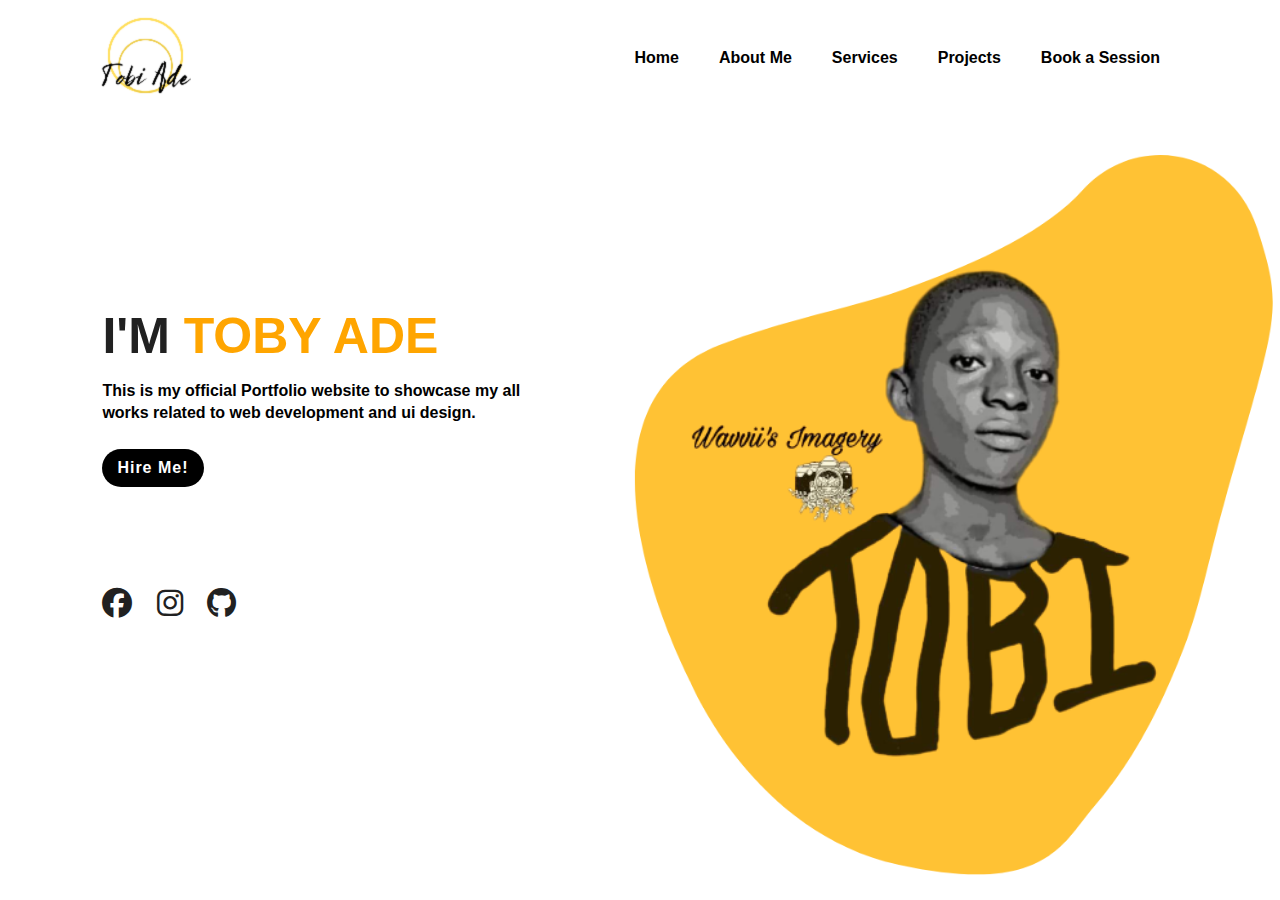
==== index.html @ d7c9517c "Update index.html" ====
<!DOCTYPE html>
<html lang="en">
    <head>
        <meta charset="UTF-8">
        <meta http-equiv="X-UA-Compatible" content="IE=edge">
        <meta name="viewport" content="width=device-width, initial-scale=1.0">
        <title>Personal Portfolio Website</title>
     <link rel="stylesheet" href="styles.css">
     <link rel="stylesheet" href="https://cdnjs.cloudflare.com/ajax/libs/font-awesome/6.2.0/css/all.min.css">
    </head>

    <body>
        <section>

            <header> 
                <a href="#">
                    <img src="Assets/images/My project.png" class="logo">
                </a>
                <div class="nav">
                    <a href="../index.html">Home</a>
                    <a href="Pages/about.html">About Me</a>
                    <a href="Pages/services.html">Services</a>
                    <a href="Pages/projects.html">Projects</a>
                    <a href="Pages/book.html">Book a Session</a>
                </div>
            </header>

            <div class="detel">
                <h1>I'M <span>TOBY ADE</span></h1>
                <p>This is my official Portfolio website to showcase my 
                    all works related to web development and ui design. </p>
                <a href="#">Hire Me!</a>
            </div>

            <div class="images">
                <img src="Assets/images/shape.png" class="shape">
                <img src="Assets/images/me.png" class="tobi">
            </div>
        
            <div class="social">
               <a href="https://www.facebook.com/oluwatobi.adekitan/"><i class="fa-brands fa-facebook"></i></a>
               <a href="https://www.instagram.com/cap_tobi_/"><i class="fa-brands fa-instagram"></i></a>
               <a href="https://github.com/WAVVII/"><i class="fa-brands fa-github"></i></a>
            </div>
        </section>
    </body>
</html>
---- styles.css ----
@import url('https://fonts.googleapis.com/css2?family=Poppins:wght@200;300;400&display=swap');
*{
    margin: 0;
    padding: 0;
    box-sizing: border-box;
    font-family: sans-serif;
}

.section{
    position: absolute;
    width: 100%;
    height: 100vh;
    background: #eff4fd;
    position: relative;
}

header{
    position: relative;
    top: 0%;
    width: 100%;
    margin-bottom: 20px;
    padding: 10px 100px;
    display: flex;
    justify-content: space-between;
    align-items: center;
}

header .logo{
    position: relative;
    width: auto;
}

header .nav a{
    font-weight: 600;
}

header div{
    position: relative;
    display: flex;
}

header div a{
    padding: 10px 20px;
    text-decoration: none;
    color: black;
    transition: 0.5s;
    transition-property: background;
    border-radius: 10cm;
}

header div a:hover{
    background: rgb(255, 183, 49);
    color: black;
}

div a:hover{
    color: rgb(255, 255, 116);
}

div a {
    transition: all 0.3s ease 0s;
}

.detel{
    margin-left: 8%;
    margin-top: 15%;
}

.detel h1{
    font-size: 50px;
    color: #212121;
    margin-bottom: 15px;
}

span{
    color: orange;
    
}

.detel p{
    color: rgb(0, 0, 0);
    line-height: 22px;
    font-weight: 600;
    max-width: 450px;
}

.detel a 
{
	display: inline-block;
	margin-top: 25px;
	padding: 10px 15px;
	background: black;
	color: #fff;
	border-radius: 40px;
	font-weight: 700;
	letter-spacing: 1px;
	text-decoration: none;
}

.detel a:hover{
	color: orange;
}

.images{
    width: 40%;
    height: 80%;
    position: absolute;
    bottom: 0;
    right: 70px;
}

.images img{
    height: 100%;
    position: absolute;
    left: 50%;
    bottom: 25px;
    transform: translateX(-50%);
    transition: bottom 1s, left 1s;
}

.images:hover .shape{
    bottom: 40px;
}

.images:hover .tobi{
    left: 45%;
}

.social{
    margin-left: 8%;
    margin-top: 100px;
}

.social a{
    font-size: 30px;
    color: #212121;
    margin-right: 20px;
}

.social a:hover{
    color: orange;
}
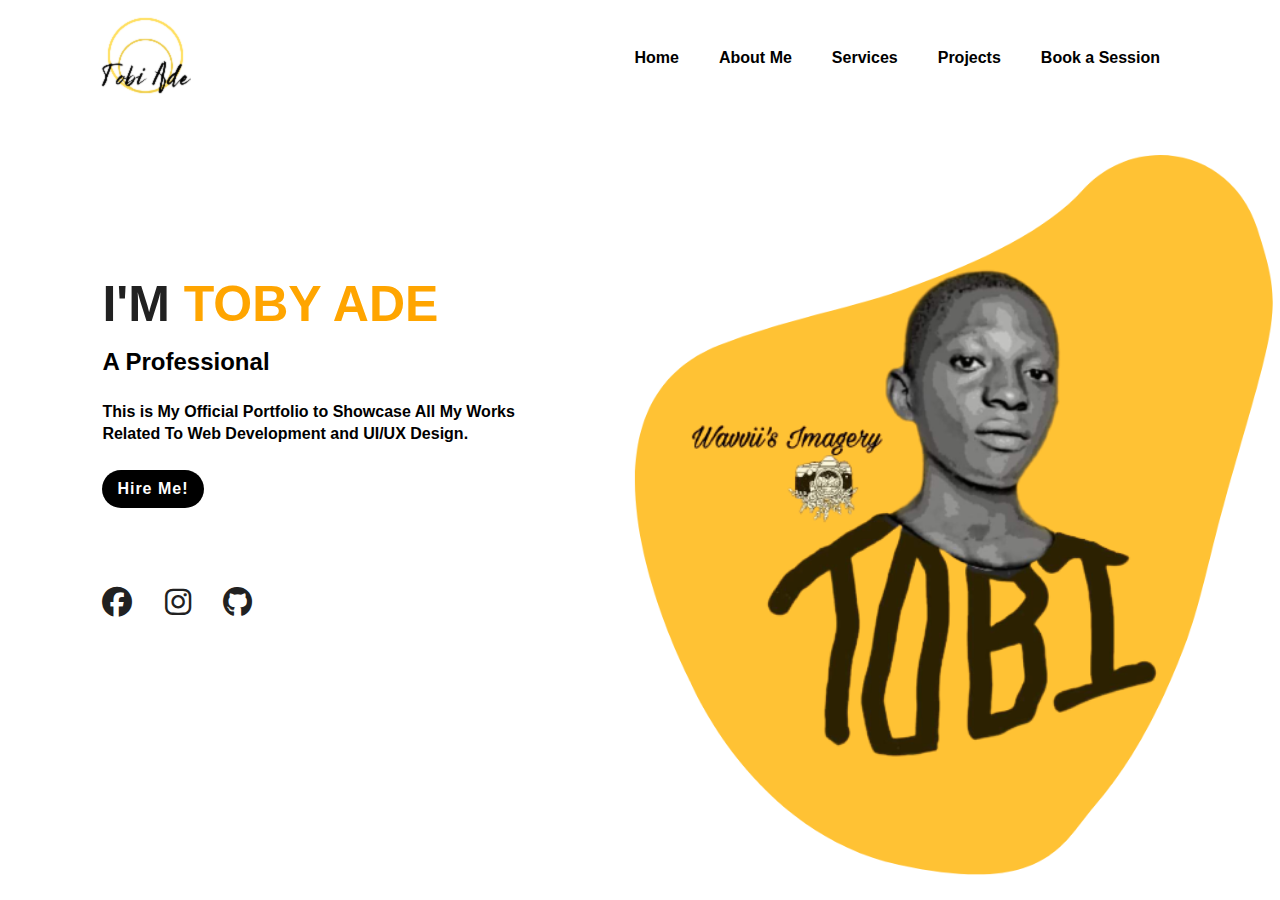
==== commit 381ab333: "Add files via upload" ====
--- a/index.html
+++ b/index.html
@@ -13,11 +13,11 @@
         <section>
 
             <header> 
-                <a href="#">
+                <a href="../personal-portfolio-main/index.html">
                     <img src="Assets/images/My project.png" class="logo">
                 </a>
                 <div class="nav">
-                    <a href="../index.html">Home</a>
+                    <a href="../personal-portfolio-main/index.html">Home</a>
                     <a href="Pages/about.html">About Me</a>
                     <a href="Pages/services.html">Services</a>
                     <a href="Pages/projects.html">Projects</a>
@@ -26,10 +26,23 @@
             </header>
 
             <div class="detel">
-                <h1>I'M <span>TOBY ADE</span></h1>
-                <p>This is my official Portfolio website to showcase my 
-                    all works related to web development and ui design. </p>
-                <a href="#">Hire Me!</a>
+                <h1>I'M 
+                    <div class="first">
+                        <span>TOBY ADE</span>
+                    </div>    
+                </h1>
+
+                <h2 class="anime">
+                    A Professional
+                        <div class="rotating-words">
+                            <span style="--d: 0s">UI/UX Designer</span>
+                            <span style="--d: 3s">Graphics Designer</span>
+                            <span style="--d: 6s">Web Developer</span>
+                        </div>
+                </h2>
+                <p>This is My Official Portfolio to Showcase
+                    All My Works Related To Web Development and UI/UX Design. </p>
+                <a href="Pages/book.html">Hire Me!</a>
             </div>
 
             <div class="images">
@@ -44,4 +57,4 @@
             </div>
         </section>
     </body>
-</html>
+</html>--- a/styles.css
+++ b/styles.css
@@ -63,7 +63,7 @@
 
 .detel{
     margin-left: 8%;
-    margin-top: 15%;
+    margin-top: 12.5%;
 }
 
 .detel h1{
@@ -72,9 +72,59 @@
     margin-bottom: 15px;
 }
 
+.first{
+    display: inline-block;
+}
+
 span{
     color: orange;
     
+}
+
+.detel h2{
+    margin-bottom: 25px;
+}
+
+.anime{
+    position: relative;
+    color: black;
+}
+
+.rotating-words{
+    display: inline;
+    margin-left: 12px;
+}
+
+.rotating-words span{
+    color: black;
+    width: max-content;
+    position: absolute;
+    background-color: orange;
+    padding-inline: 10px;
+    border-radius: 9px;
+    opacity: 0;
+    transform-origin: 10% 75%;
+    animation: rotateWords 10s
+    var(--d) linear infinite;
+}
+
+@keyframes rotateWords{
+    5%{
+        opacity: 1;
+    }
+    10%,
+    20%{
+        opacity: 1;
+        transform: rotate(3deg);
+    }
+    15%{
+        transform: rotate(-1deg);
+    }
+    25%{
+        opacity: 0;
+        transform: translateY(90px);
+        rotate: 10deg;
+    }
 }
 
 .detel p{
@@ -128,7 +178,7 @@
 
 .social{
     margin-left: 8%;
-    margin-top: 100px;
+    margin-top: 65px;
 }
 
 .social a{
@@ -139,4 +189,42 @@
 
 .social a:hover{
     color: orange;
+}
+
+.social{
+    display: inline-block;
+    font-size: 44px;
+    animation: float 3s ease-in-out infinite;
+}
+
+.fa-brands fa-facebook{
+    animation-delay: 1s;
+}
+
+.fa-brands fa-github{
+    animation-delay: 2s;
+}
+
+@keyframes float{
+    0%{
+        transform: translateY(0);
+    }
+    50%{
+        transform: translateY(-15px);
+    }
+    100%{
+        transform: translateY(0);
+    }
+}
+
+@media (max-width: 1010px){
+    header .nav{
+        display: none;
+    }
+    header{
+        padding: 5px 20px;
+    }
+    header .logo{
+        max-width: 90px;
+    }
 }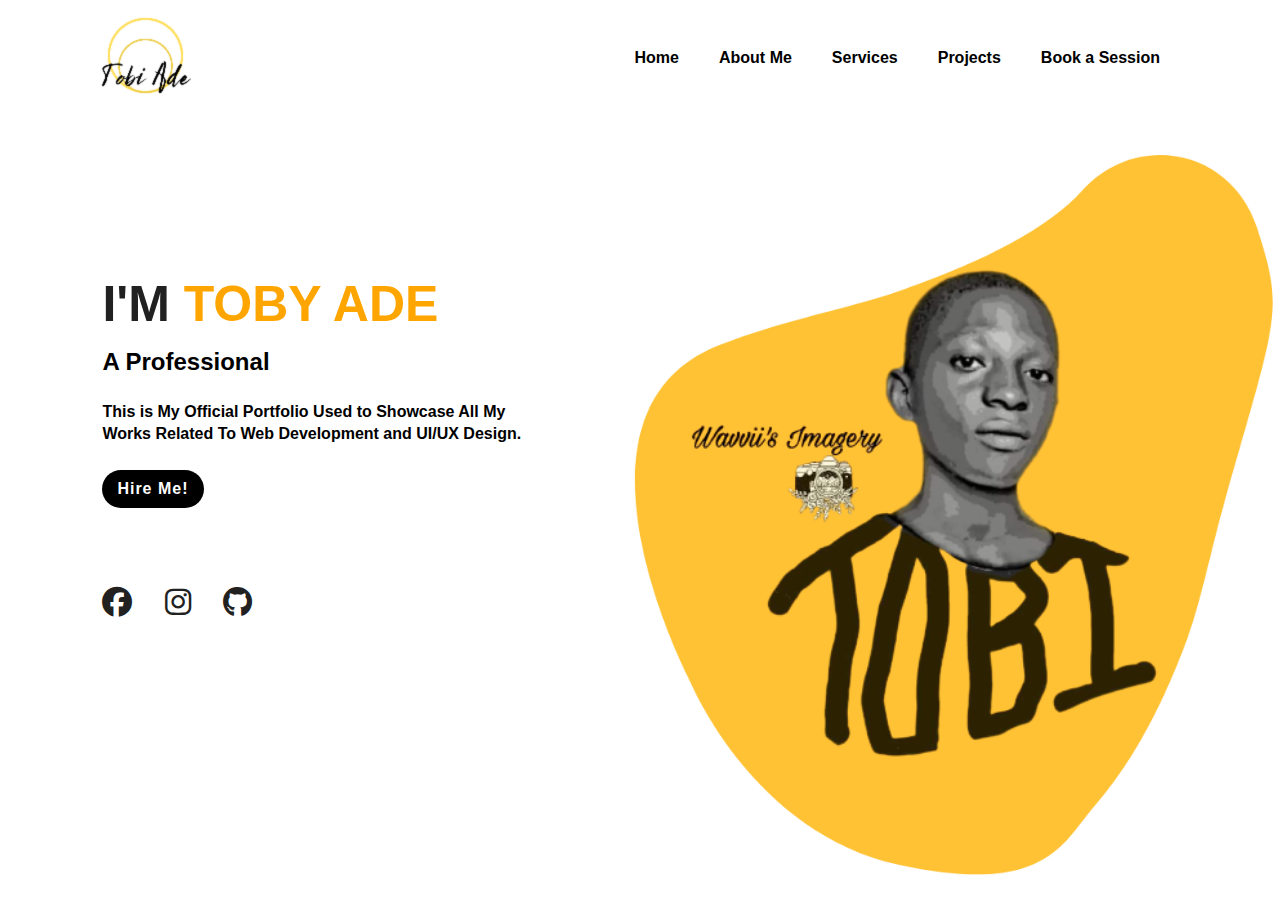
==== commit 9eafd0f4: "Update index.html" ====
--- a/index.html
+++ b/index.html
@@ -40,7 +40,7 @@
                             <span style="--d: 6s">Web Developer</span>
                         </div>
                 </h2>
-                <p>This is My Official Portfolio to Showcase
+                <p>This is My Official Portfolio Used to Showcase
                     All My Works Related To Web Development and UI/UX Design. </p>
                 <a href="Pages/book.html">Hire Me!</a>
             </div>
@@ -57,4 +57,4 @@
             </div>
         </section>
     </body>
-</html>+</html>
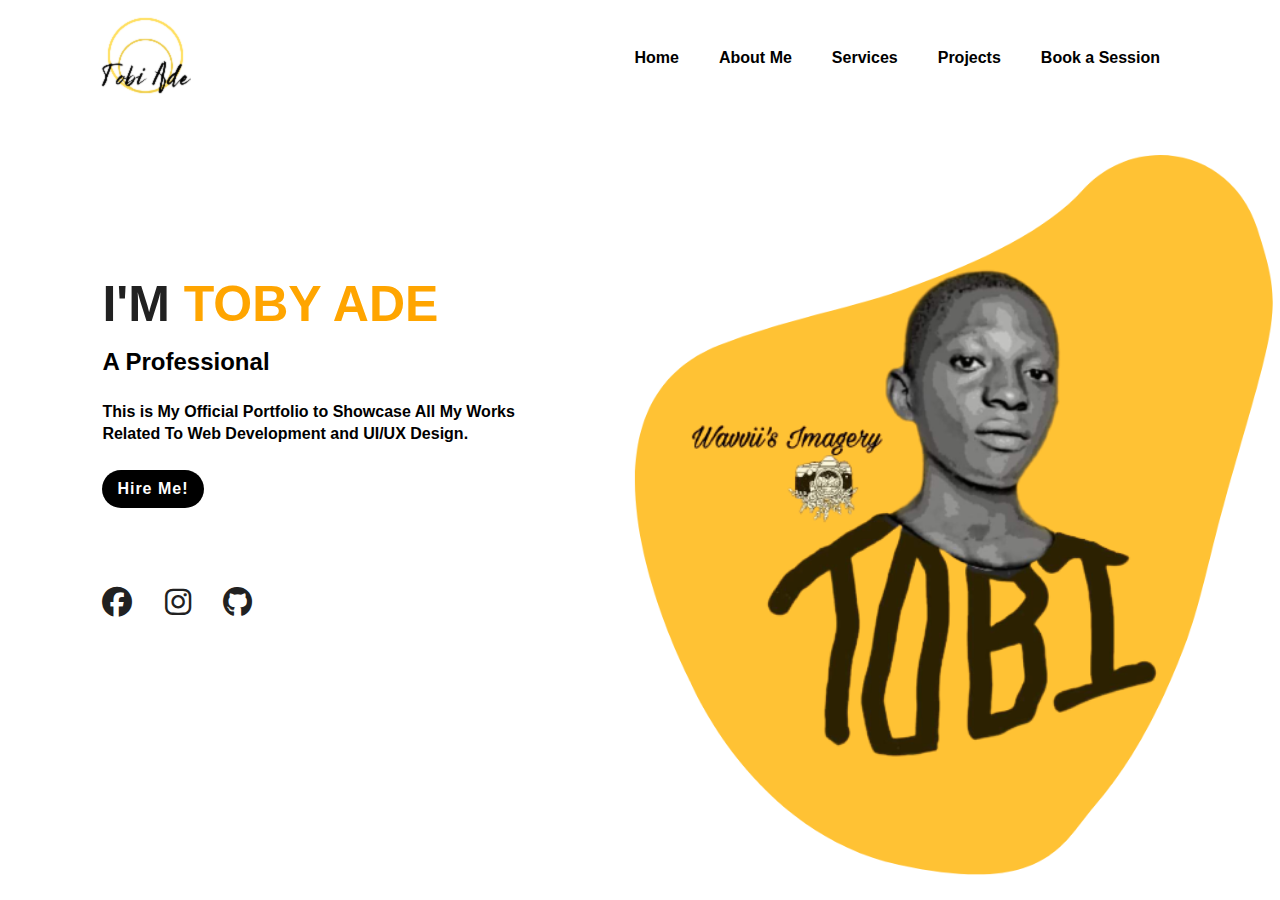
==== commit 58c4e728: "Add files via upload" ====
--- a/index.html
+++ b/index.html
@@ -13,11 +13,11 @@
         <section>
 
             <header> 
-                <a href="../personal-portfolio-main/index.html">
+                <a href="../personal-portfolio/index.html">
                     <img src="Assets/images/My project.png" class="logo">
                 </a>
                 <div class="nav">
-                    <a href="../personal-portfolio-main/index.html">Home</a>
+                    <a href="../personal-portfolio/index.html">Home</a>
                     <a href="Pages/about.html">About Me</a>
                     <a href="Pages/services.html">Services</a>
                     <a href="Pages/projects.html">Projects</a>
@@ -40,7 +40,7 @@
                             <span style="--d: 6s">Web Developer</span>
                         </div>
                 </h2>
-                <p>This is My Official Portfolio Used to Showcase
+                <p>This is My Official Portfolio to Showcase
                     All My Works Related To Web Development and UI/UX Design. </p>
                 <a href="Pages/book.html">Hire Me!</a>
             </div>
@@ -57,4 +57,4 @@
             </div>
         </section>
     </body>
-</html>
+</html>